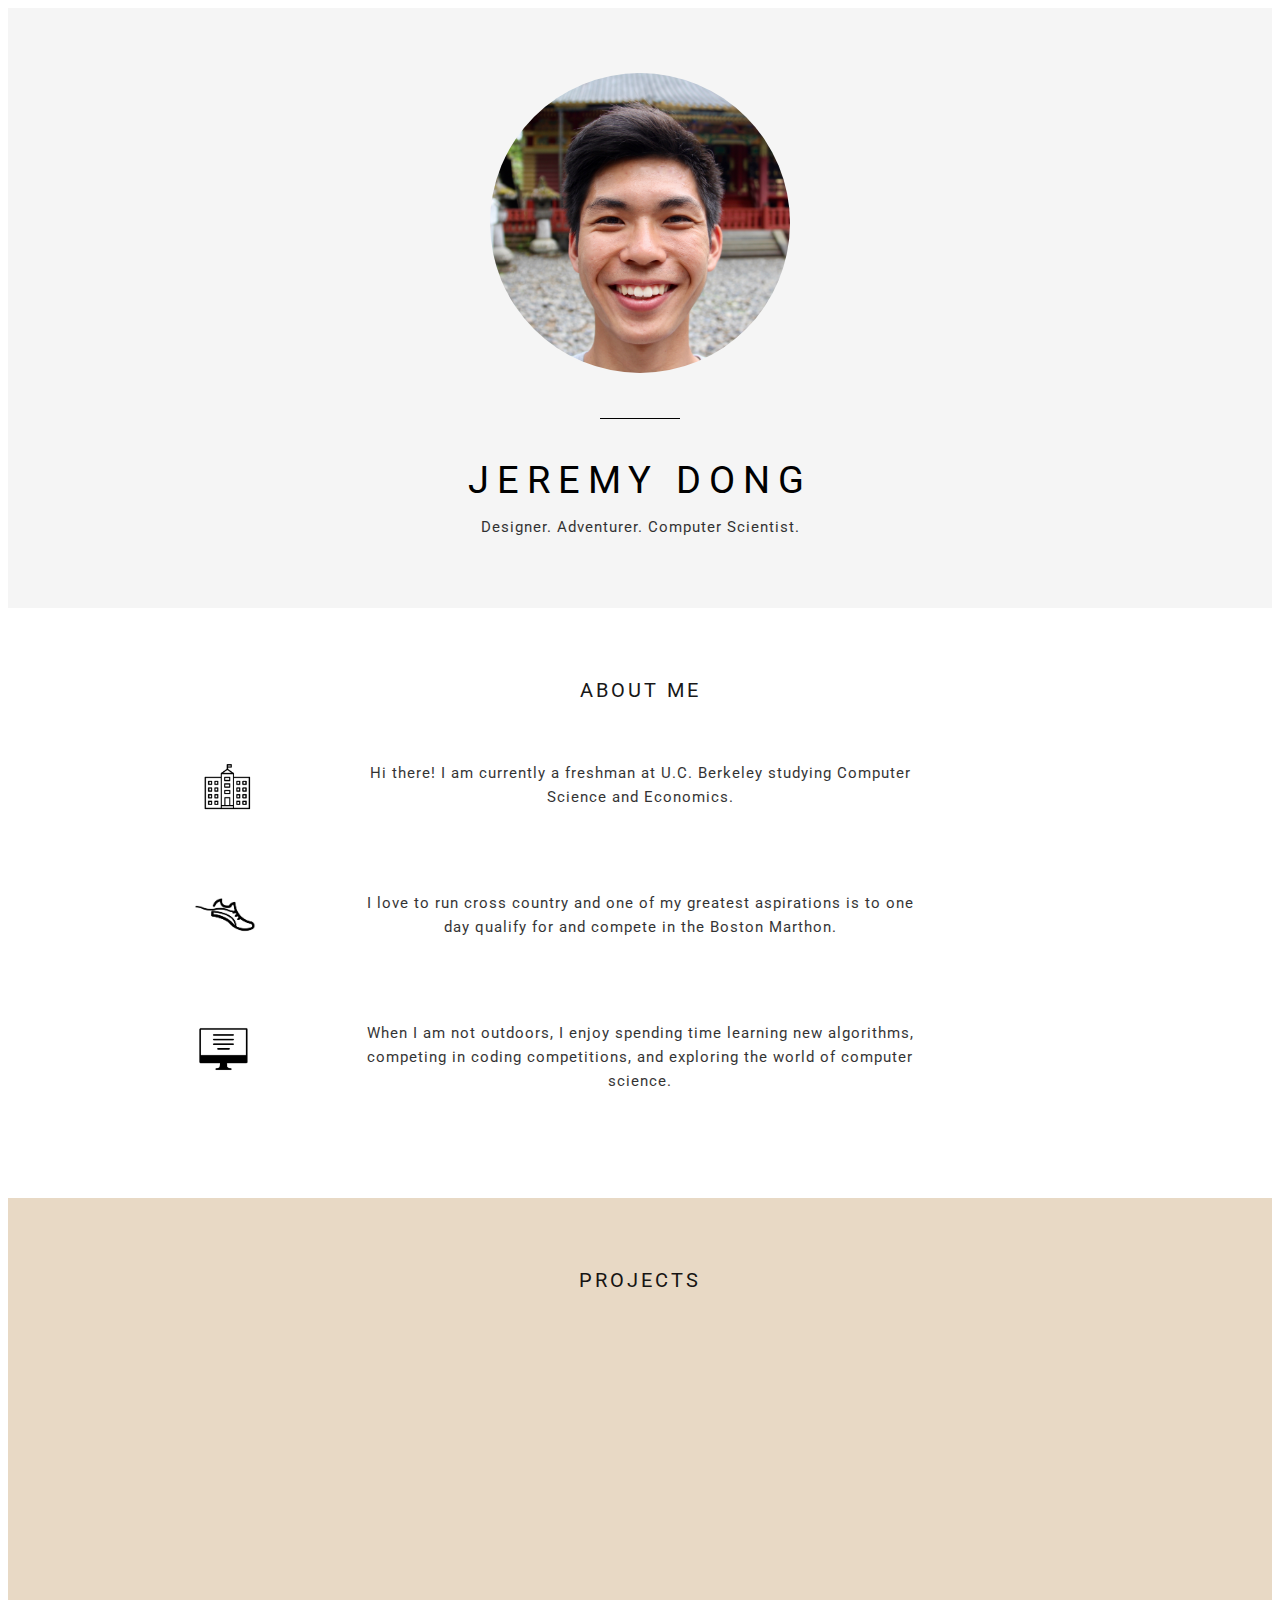
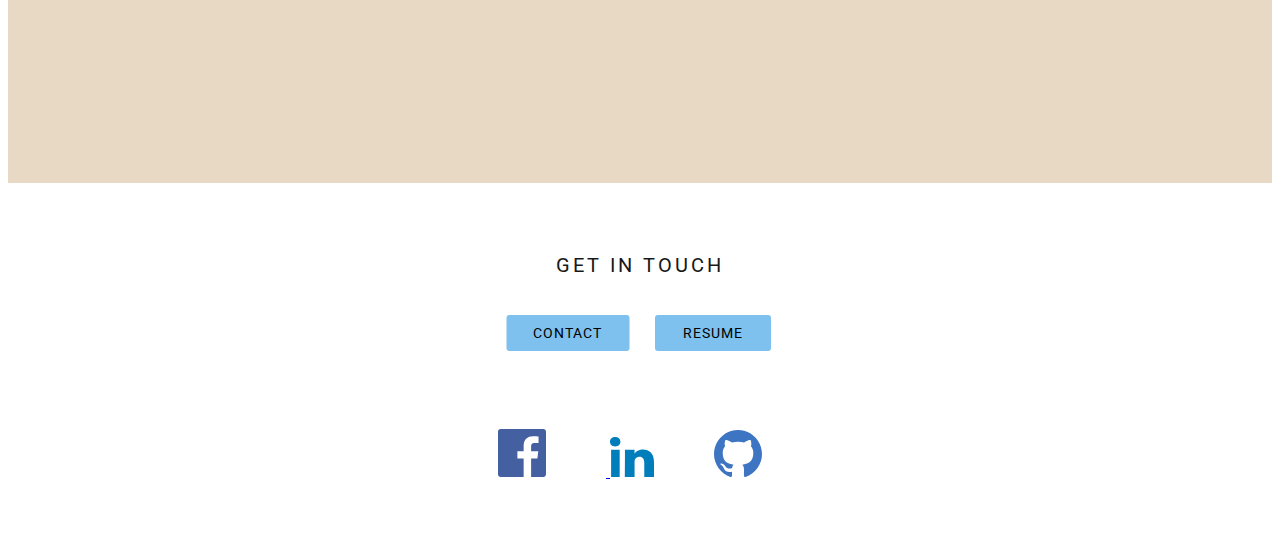
==== index.html @ 8c193055 "website" ====
<!DOCTYPE HTML>
<html>
  <head>
    <title> Jeremy Dong </title>
    <link rel = "stylesheet" type = "text/css" href = "assets/css/style.css">
    <link href="https://fonts.googleapis.com/css?family=Roboto" rel="stylesheet">

    
    <script src="http://code.jquery.com/jquery-1.11.3.min.js"></script>
    <script type = "text/javascript" src = "assets/js/script.js" async></script>
  </head>

  <body>
  	<div id = container>

	  	<div id = "body-container1">
	  		<img id = "me" src = "assets/img/jeremydong.jpg">
	  		<div id = "spacer1"> </div>
	  		<div id = "name"> JEREMY DONG </div>
	  		<div id = "description"> Designer. Adventurer. Computer Scientist.</div>
	  	</div>

	  	<div id = "body-container2">
	  		<div id = "about-me-title"> ABOUT ME </div>
	  		<div id = "about-me-container">
	  			<div id = "part-container1">
	  				<img id = "school-icon" src = "assets/img/school.png">
              		<div id = "school-text">
                   		Hi there! I am currently a freshman at U.C. Berkeley studying Computer Science and Economics.
                   </div>
	  			</div>

	  			<div id = "part-container2">
	  				<img id = "running-icon" src = "assets/img/running.png">
	  				<div id = "running-text">
	  					I love to run cross country and one of my greatest aspirations is to one day qualify for and compete in the Boston Marthon.
	  				</div>
	  			</div>

	  			<div id = "part-container3">
	  				<img id = "computer-icon" src = "assets/img/computer.png">
	  				<div id = "computer-text">
	  					When I am not outdoors, I enjoy spending time learning new algorithms, competing in coding competitions, and exploring the world of computer science.
	  				</div>
	  			</div>

	  		</div>
	  	</div>
	  	<div id = "body-container3">
	  		<div id = "projects-title"> PROJECTS </div>
	  		<div id = "projects-container">
	  			<div id = "project1-container" class = "p">
	  				<div class = "project-title"> Database </div>
	  				<div class = "proj-spacer"> </div>
	  				<img id = "database-img" src = "assets/img/database.png">
	  			</div>

	  			<div id = "project2-container" class = "p">
	  				<div class = "project-title"> Scheme Interpreter</div>
	  				<div class = "proj-spacer"> </div>
	  				<img id = "scheme-img" src = "assets/img/scheme.png">
	  			</div>

	  			<div id = "project3-container" class = "p">
	  				<div class = "project-title"> BearMaps </div>
	  				<div class = "proj-spacer"> </div>
	  				<img id = "bearmaps-img" src = "assets/img/bearmaps.png">
	  			</div>
	  		</div>
	  	</div>

	  	<div id = "body-container4">
	  		<div id = "get-in-touch-title"> GET IN TOUCH </div>
	  		<div id = "contact-box">
	  			<div id = "contact" class = "button"> CONTACT</div>
	  			<div id = "resume" class = "button"> RESUME </div>
	  		</div>
	  		<ul id = "social-media">
	  			<li> <a href = "https://www.facebook.com/jeremy.dong.5" ><img src = "assets/img/facebook.svg"> </li>
	  			<li> <a href = "https://www.linkedin.com/in/jeremy-d-693b16115/"> <img src = "assets/img/linkedin.svg" </li>
	  			<li> <a href = "https://github.com/jeremyd1"><img src = "assets/img/github.svg" </li>
	  		</ul>
	  	</div>
	</div>
  </body>


</html>
---- assets/css/style.css ----
#container {
	font-family: 'Roboto', sans-serif;
	width: 100%;
	height: 100%;
}
/*#header-container {
	background-color: #565656;
	height: 40px;
	width: 100%;
	position: fixed;
	z-index: 5;
}*/

#body-container1 {
	background-color: #F5F5F5;
	color: pink;
	width: 100%;
	height: 600px;
	position: relative;
}

#body-container2 {
	background-color: white;
	width: 100%;
	height: 590px;
	position: relative;
}
 
#body-container3 {
	background-color: #E8D9C5;
	width: 100%;
	height: 585px;
	position: relative;
}

#body-container4 {
	background-color: white;
	width: 100%;
	height: 350px;
	position: relative;
}

#me {
	width: 300px;
	border-radius: 150px;
	position: absolute;
	top: 65px;	
	left: 50%;
	transform: translateX(-50%);
}

#me:hover {
	width: 305px;
	border-radius: 305/2px;
	top: 62px;
}

#spacer1 {
	position: absolute;
	height: 1px;
	background-color: black;
	top: 410px;
	left: 50%;
	transform: translateX(-50%);
	width: 80px;
}

#name {
	position: absolute;
	color: black;
	font-size: 38px;
	width: 390px;
	top: 430px;
	left: 50%;
	transform: translateX(-50%);
	margin-top: 20px;
	letter-spacing: 8px;
	text-align: center;
}

#description {
	position: absolute;
	color: black;
	font-size: 15px;
	width: 400px;
	top: 510px;
	left: 50%;
	transform: translateX(-50%);
	text-align: center;
	letter-spacing: 1px;
	opacity: 0.8;
}

#about-me-title {
	position: absolute;
	color: black;
	left: 50%;
	transform: translateX(-50%);
	top: 70px;
	font-size: 20px;
	letter-spacing: 3px;
	opacity: 0.9;
}

#about-me-container {
	position: relative;
	left: 50%;
	transform: translateX(-50%);
	width: 900px;
	height: 470px;
	top: 120px;
}

#part-container1 {
	position: relative;
	height: 130px;
	width: 900px;
}

#school-icon {
	position: absolute;
	height: 60px;
	top: 25%;
	left: 5px;
}

#school-text {
	position: absolute;
	font-size: 15px;
	left: 50%;
	transform: translateX(-50%);
	top: 25%;
	width: 550px;
	letter-spacing: 1px;
	text-align: center;
	line-height: 160%;
	opacity: 0.8;
}

#part-container2 {
	position: relative;
	height: 130px;
	width: 900px;
}

#running-icon {
	position: absolute;
	height: 60px;
	top: 25%;
}

#running-text {
	position: absolute;
	font-size: 15px;
	left: 50%;
	transform: translateX(-50%);
	top: 25%;
	width: 550px;
	letter-spacing: 1px;
	text-align: center;
	line-height: 160%;
	opacity: 0.8;
}

#part-container3 {
	position: relative;
	height: 130px;
	width: 900px;
}

#computer-icon {
	position: absolute;
	height: 60px;
	top: 25%;
}

#computer-text {
	position: absolute;
	font-size: 15px;
	left: 50%;
	transform: translateX(-50%);
	top: 25%;
	width: 550px;
	letter-spacing: 1px;
	text-align: center;
	line-height: 160%;
	opacity: 0.8;
}

#projects-title {
	position: absolute;
	color: black;
	left: 50%;
	transform: translateX(-50%);
	top: 70px;
	font-size: 20px;
	letter-spacing: 3px;
	opacity: 0.9;
}

#projects-container {
	position: relative;
	top: 160px;
	width: 1020px;
	height: 350px;
	left: 50%;
	transform: translateX(-50%);
}

#project1-container {
	position: absolute;
	left: 90px;
	border-radius: 5px;
}

#project2-container {
	position: absolute;
	left: 400px;
	border-radius: 5px;
}

#project3-container {
	position: absolute;
	left: 710px;
	border-radius: 5px;
}

.p {
	background-color: #FAFAFA;
	height: 320px;
	width: 220px;
	display: none;
}

.p:hover {
	opacity: 0.8;
}

.project-title {
	position: absolute;
	width: 200px;
	text-align: center;
	color: black;
	top: 20px;
	left: 50%;
	transform: translateX(-50%);
	letter-spacing: 1px;
	font-size: 15px;
	opacity: 0.9;
}

.proj-spacer {
	position: absolute;
	height: 1px;
	width: 35px;
	top: 45px;
	left: 50%;
	transform: translateX(-50%);
	background-color: #E8D9C5;
	z-index: 5;
}

#scheme-img {
	position: absolute;
	width: 180px;
	border-radius: 5px;
	top: 60px;
	left: 50%;
	transform: translateX(-50%);
}

#bearmaps-img {
	position: absolute;
	width: 180px;
	top: 60px;
	left: 50%;
	transform: translateX(-50%);
	border-radius: 5px;
}

#database-img {
	position: absolute;
	width: 180px;
	top: 60px;
	left: 50%;
	transform: translateX(-50%);
	border-radius: 5px;
}

#get-in-touch-title {
	position: absolute;
	left: 50%;
	transform: translateX(-50%);
	color: black;
	top: 70px;
	font-size: 20px;
	letter-spacing: 3px;
	opacity: 0.9;
}

#contact-box {
	position: relative;
	left: 50%;
	transform: translateX(-50%);
	top: 130px;
	width: 290px;
	height: 40px;
}

.button {
	font-size: 14px;
	letter-spacing: 1px;
	text-align: center;
	background-color: #7EC0EE;
	border-radius: 3px;
}

#contact {
	position: absolute;
	left: 25%;
	transform: translateX(-50%);
	padding: 10px 27px;
	top: 2px;
}

#contact:hover {
	opacity: 0.7;
}

#resume {
	position: absolute;
	right: 25%;
	transform: translateX(50%);
	padding: 10px 28px;
	top: 2px;
}

#social-media {
	position: absolute;
	top: 230px;
	width: 500px;
	left: 50%;
	transform: translateX(-50%);
	text-align: center;
}

li {
	display: inline-block;
	margin-right: 60px;
}

li:hover {
	opacity: 0.7;
}
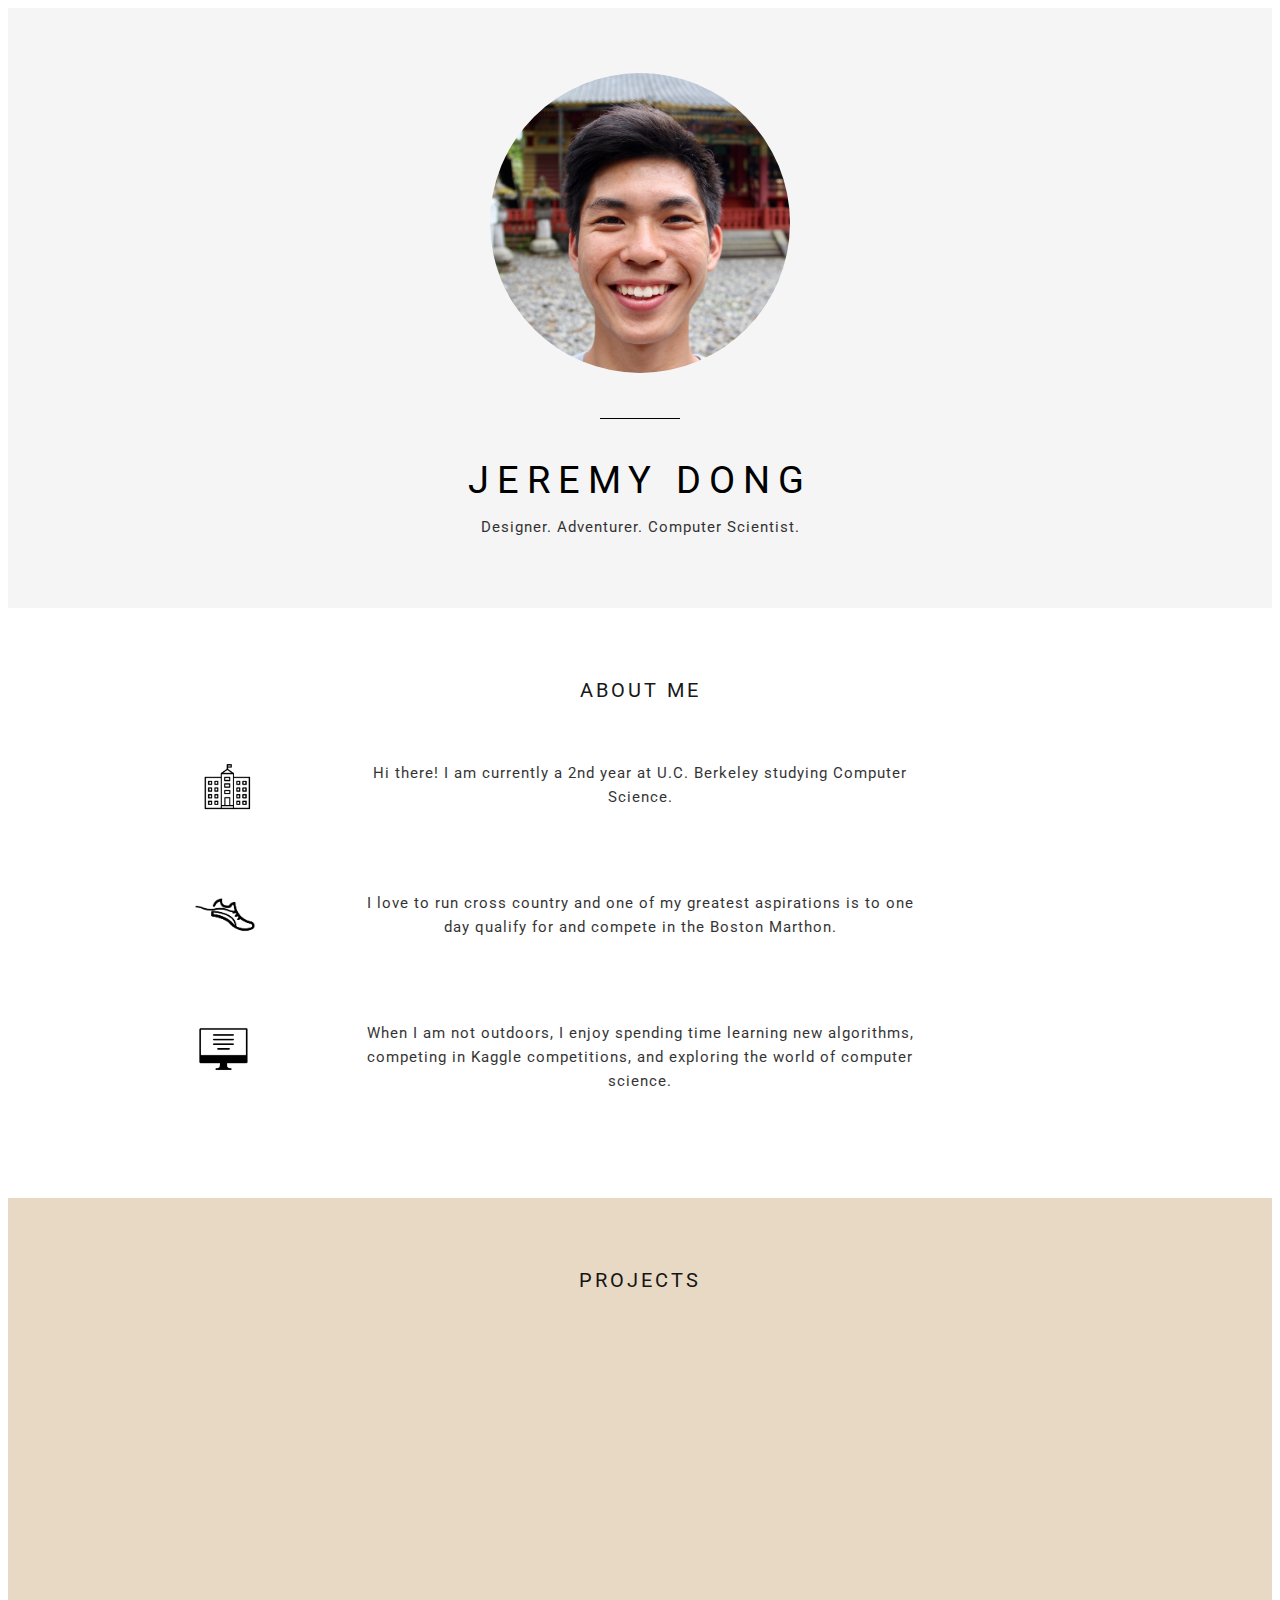
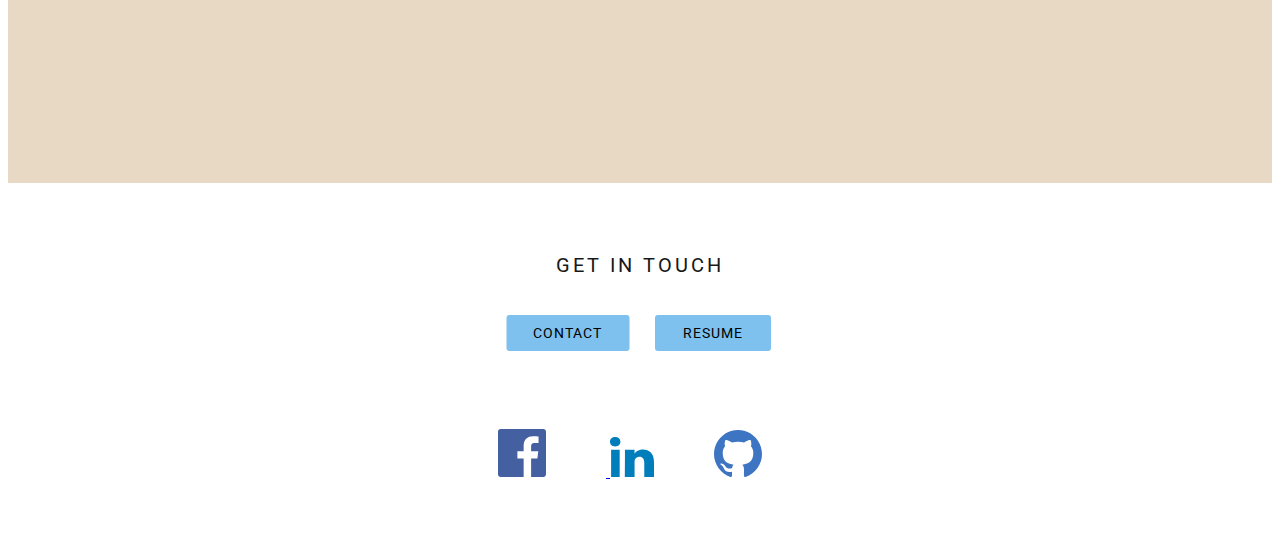
==== commit cca04a69: "updated" ====
--- a/index.html
+++ b/index.html
@@ -6,8 +6,8 @@
     <link href="https://fonts.googleapis.com/css?family=Roboto" rel="stylesheet">
 
     
-    <script src="http://code.jquery.com/jquery-1.11.3.min.js"></script>
-    <script type = "text/javascript" src = "assets/js/script.js" async></script>
+    <script src="assets/js/jquery-1.9.1.js"> </script>
+    <script src = "assets/js/script.js" async> </script>
   </head>
 
   <body>
@@ -26,7 +26,7 @@
 	  			<div id = "part-container1">
 	  				<img id = "school-icon" src = "assets/img/school.png">
               		<div id = "school-text">
-                   		Hi there! I am currently a freshman at U.C. Berkeley studying Computer Science and Economics.
+                   		Hi there! I am currently a 2nd year at U.C. Berkeley studying Computer Science.
                    </div>
 	  			</div>
 
@@ -40,7 +40,7 @@
 	  			<div id = "part-container3">
 	  				<img id = "computer-icon" src = "assets/img/computer.png">
 	  				<div id = "computer-text">
-	  					When I am not outdoors, I enjoy spending time learning new algorithms, competing in coding competitions, and exploring the world of computer science.
+	  					When I am not outdoors, I enjoy spending time learning new algorithms, competing in Kaggle competitions, and exploring the world of computer science.
 	  				</div>
 	  			</div>
 
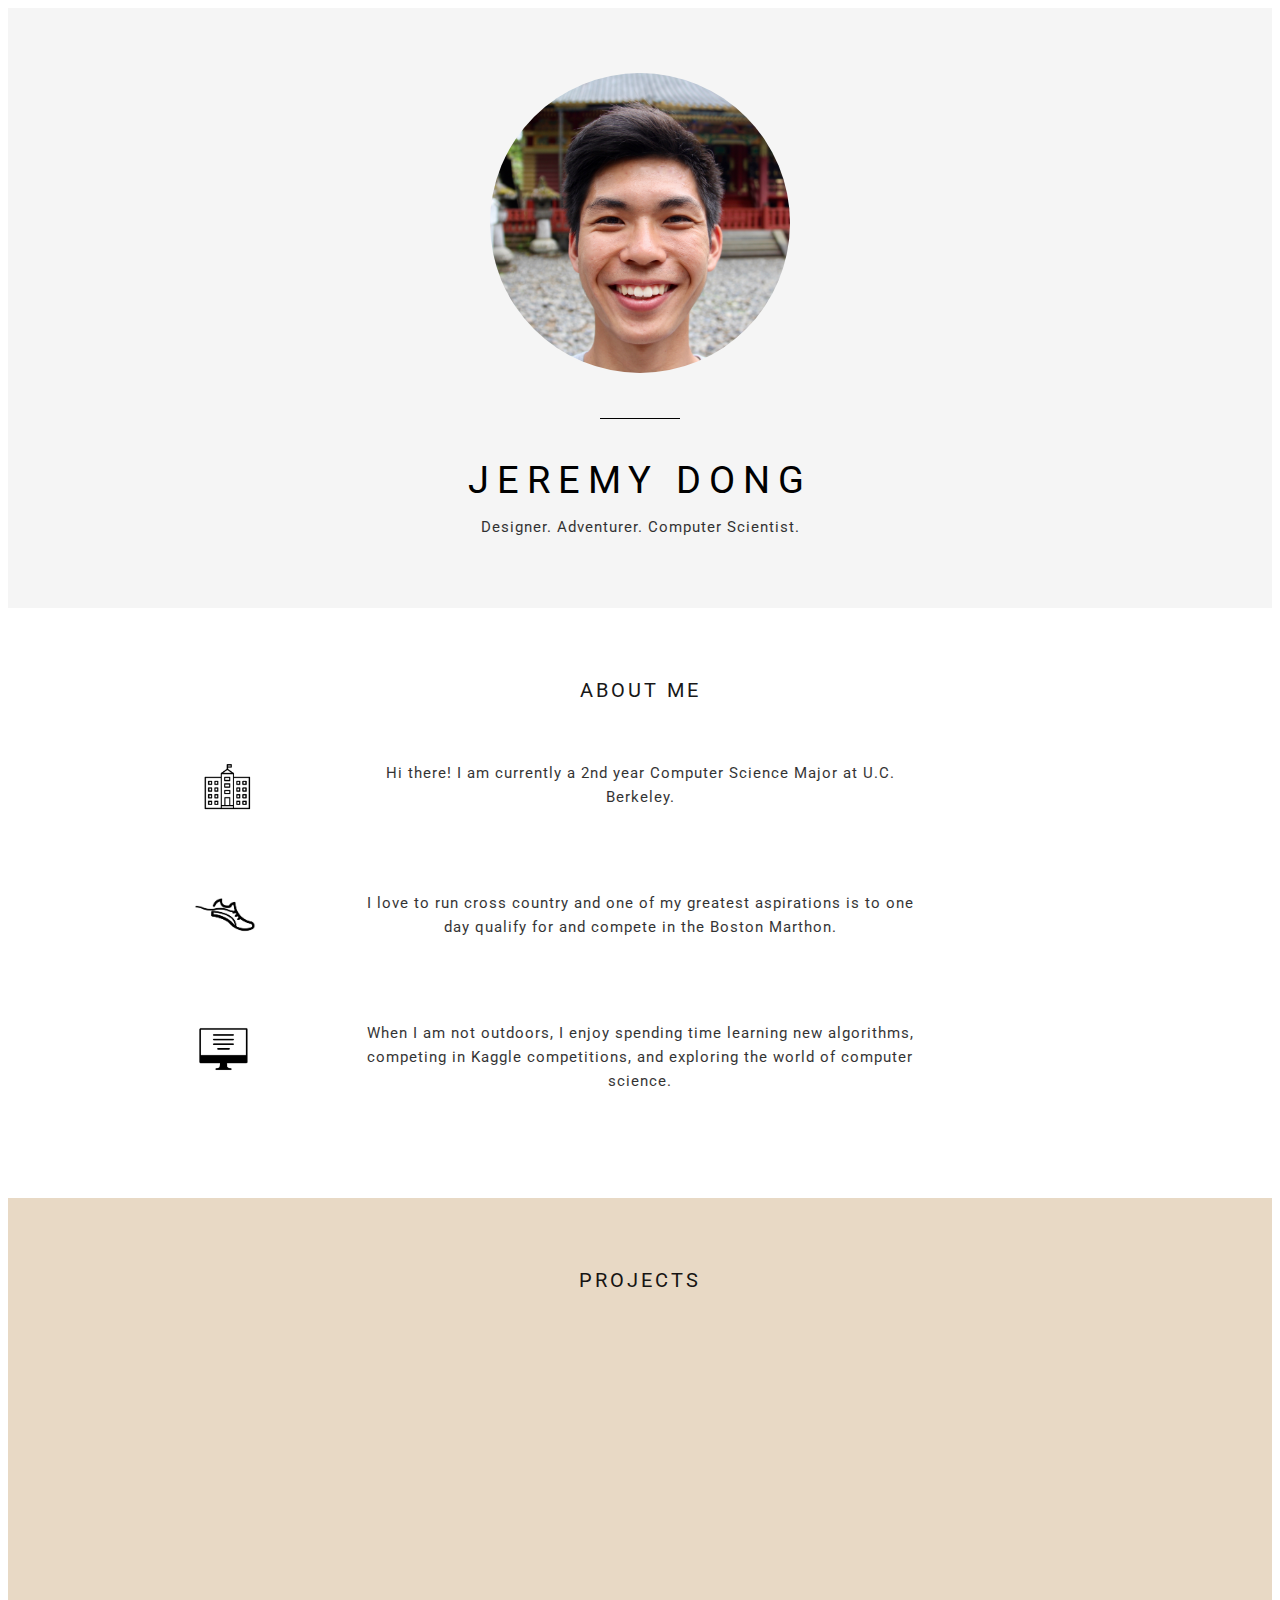
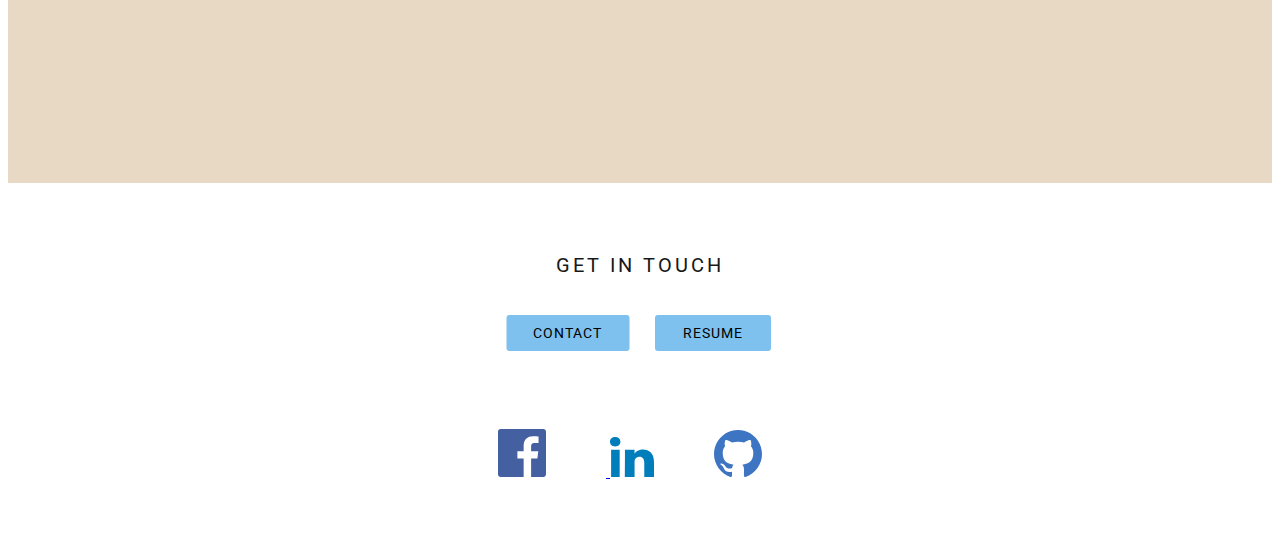
==== commit 84333c73: "updated description" ====
--- a/index.html
+++ b/index.html
@@ -26,7 +26,7 @@
 	  			<div id = "part-container1">
 	  				<img id = "school-icon" src = "assets/img/school.png">
               		<div id = "school-text">
-                   		Hi there! I am currently a 2nd year at U.C. Berkeley studying Computer Science.
+                   		Hi there! I am currently a 2nd year Computer Science Major at U.C. Berkeley.
                    </div>
 	  			</div>
 
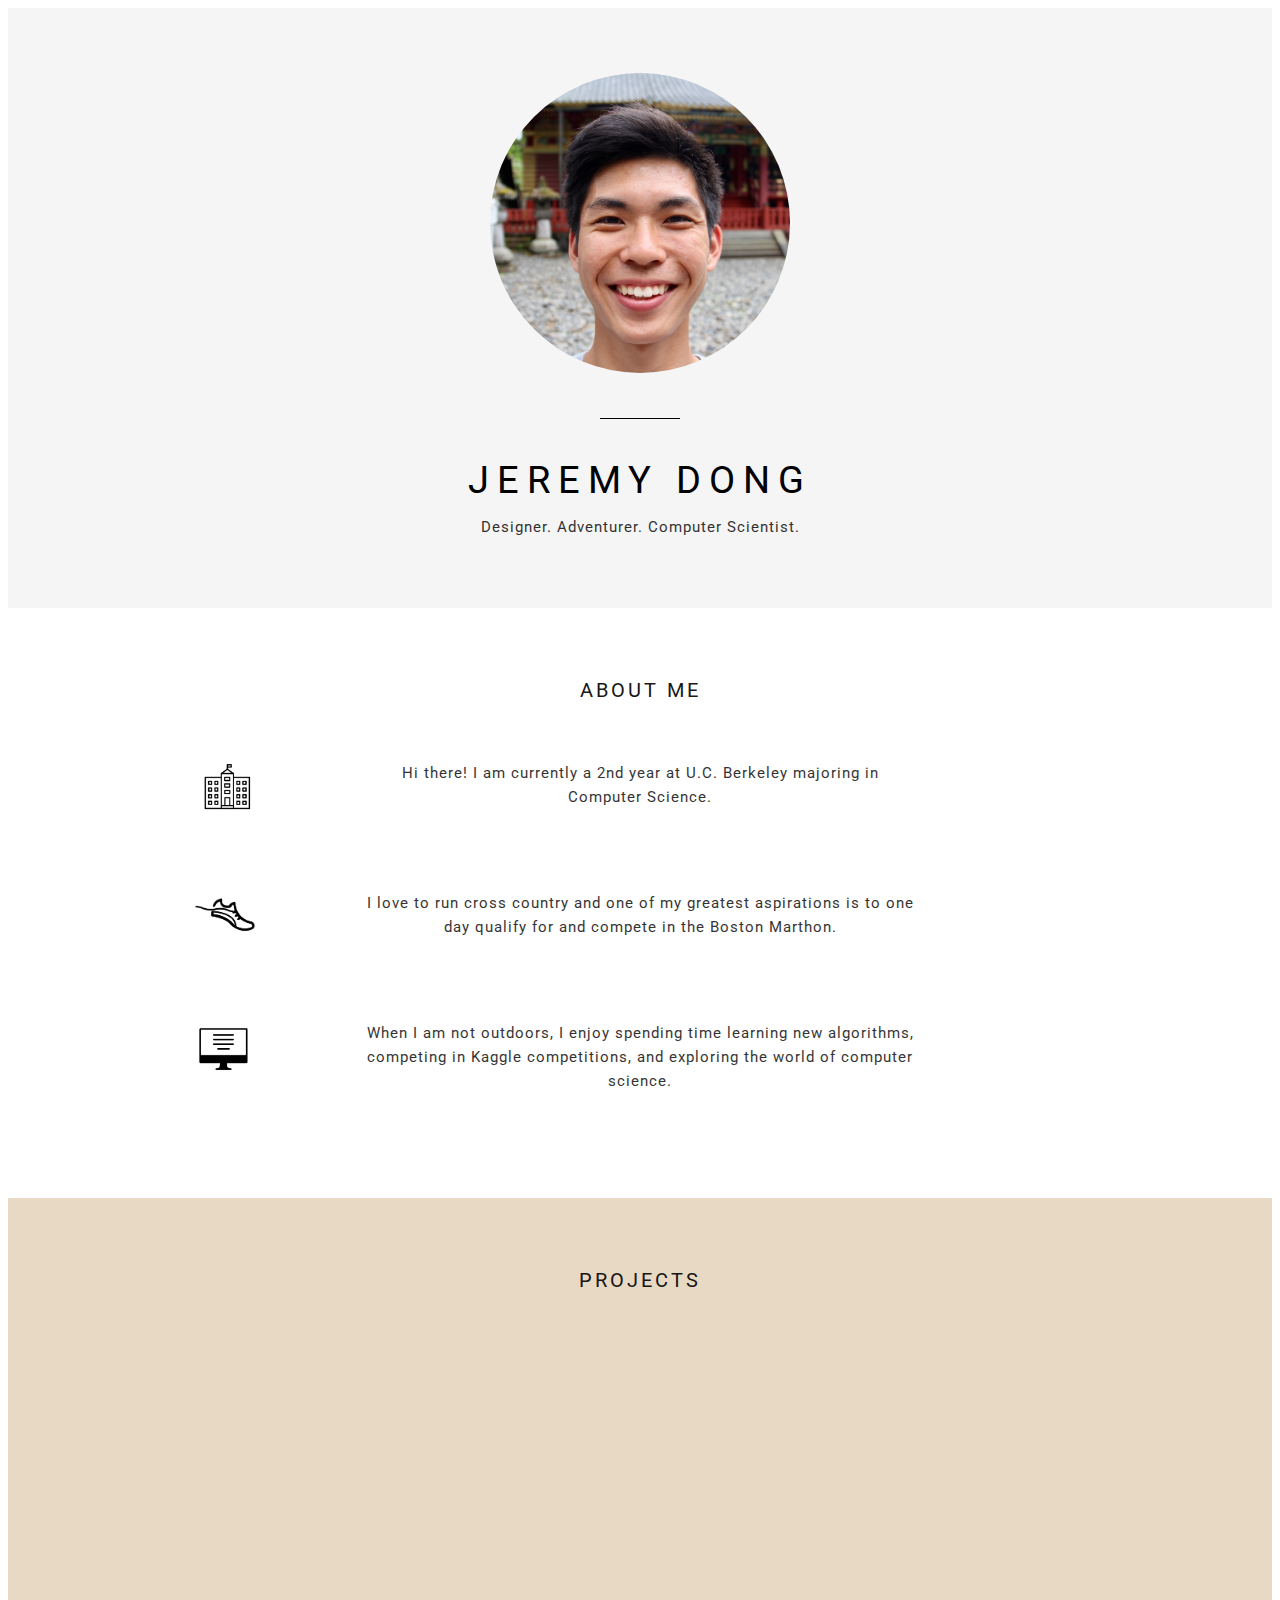
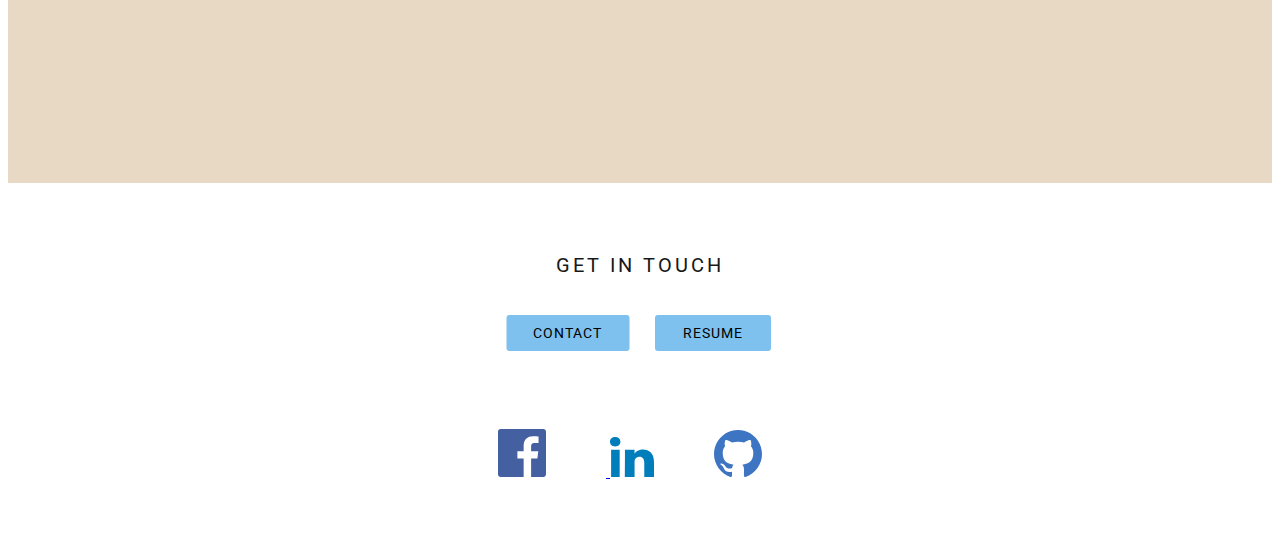
==== commit d73a63cf: "updated description" ====
--- a/index.html
+++ b/index.html
@@ -26,7 +26,7 @@
 	  			<div id = "part-container1">
 	  				<img id = "school-icon" src = "assets/img/school.png">
               		<div id = "school-text">
-                   		Hi there! I am currently a 2nd year Computer Science Major at U.C. Berkeley.
+                   		Hi there! I am currently a 2nd year at U.C. Berkeley majoring in Computer Science.
                    </div>
 	  			</div>
 
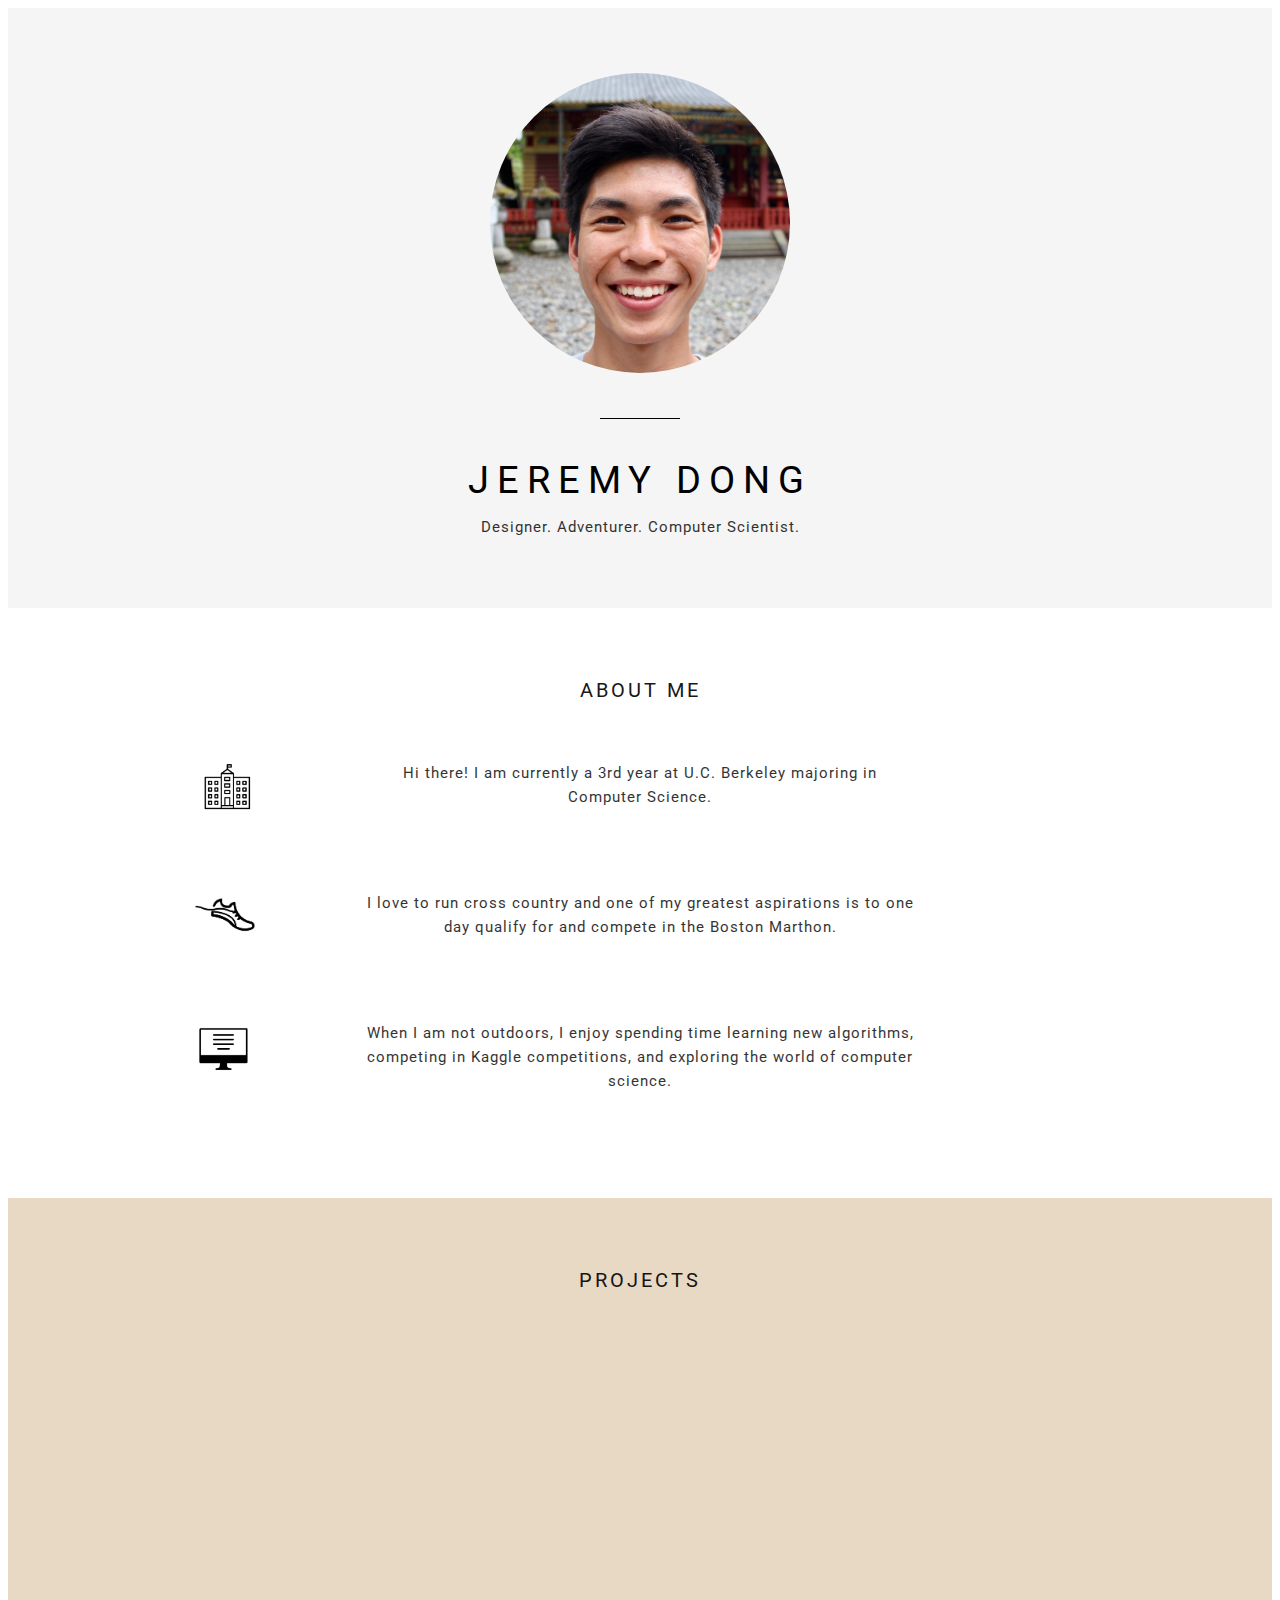
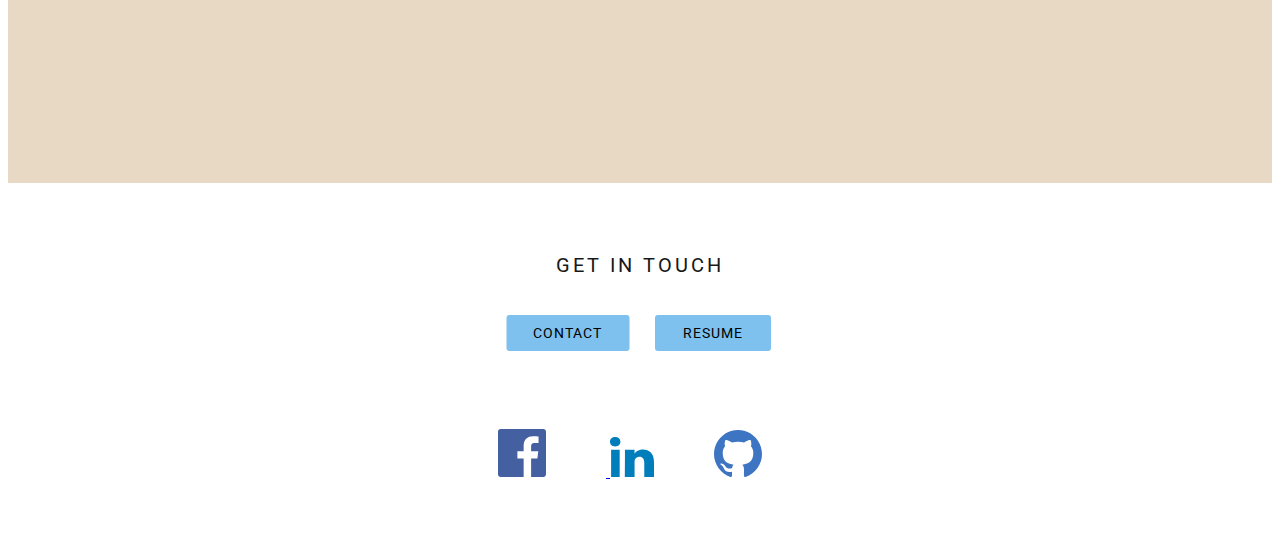
==== commit 3579bf21: "updated description" ====
--- a/index.html
+++ b/index.html
@@ -26,7 +26,7 @@
 	  			<div id = "part-container1">
 	  				<img id = "school-icon" src = "assets/img/school.png">
               		<div id = "school-text">
-                   		Hi there! I am currently a 2nd year at U.C. Berkeley majoring in Computer Science.
+                   		Hi there! I am currently a 3rd year at U.C. Berkeley majoring in Computer Science.
                    </div>
 	  			</div>
 
